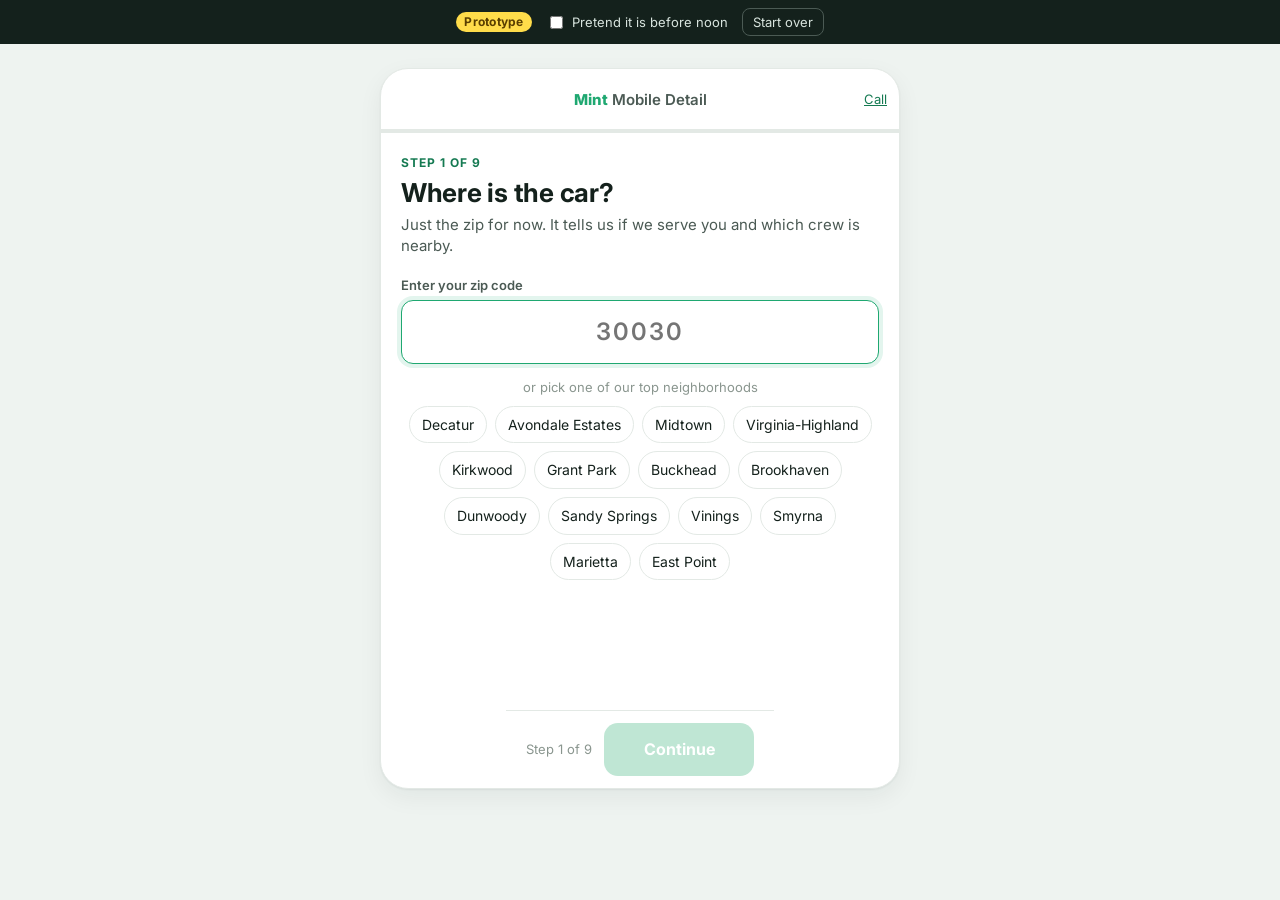
==== index.html @ 74c7be15 "Perks inside the join card, gold styling." ====
<!doctype html>
<html lang="en">
<head>
  <meta charset="utf-8">
  <meta name="viewport" content="width=device-width, initial-scale=1, viewport-fit=cover">
  <title>Book a detail · Mint Mobile Detail</title>
  <meta name="description" content="Prototype of a streamlined booking flow for Mint Mobile Detail.">
  <link rel="preconnect" href="https://fonts.googleapis.com">
  <link href="https://fonts.googleapis.com/css2?family=Inter:wght@400;500;600;700;800&display=swap" rel="stylesheet">
  <link rel="stylesheet" href="styles.css?v=6">
</head>
<body>
  <div class="demo-bar" id="demo-bar">
    <span class="demo-tag">Prototype</span>
    <label class="demo-toggle"><input type="checkbox" id="demo-before-noon"> Pretend it is before noon</label>
    <button class="demo-btn" id="demo-reset" type="button">Start over</button>
  </div>
  <div class="phone">
    <header class="topbar">
      <button class="back" id="back" type="button" aria-label="Back">‹</button>
      <div class="brand"><span class="brand-mark">Mint</span> Mobile Detail</div>
      <div class="phone-link"><a href="tel:4045007025">Call</a></div>
    </header>
    <div class="progress"><div class="progress-bar" id="progress"></div></div>
    <main id="app" class="screen"></main>
    <footer class="sticky" id="sticky"></footer>
  </div>
  <script src="data.js?v=6"></script>
  <script src="app.js?v=6"></script>
</body>
</html>
---- styles.css ----
:root {
  --mint: #1fa871;
  --mint-dark: #157a52;
  --mint-soft: #e6f6ee;
  --mint-tint: #f3faf6;
  --ink: #14211c;
  --ink-2: #4b5a54;
  --ink-3: #8a968f;
  --line: #e3e9e5;
  --paper: #ffffff;
  --bg: #eef3f0;
  --warn-soft: #fff4e5;
  --warn: #b25e00;
  --danger-soft: #fdecec;
  --danger: #b42318;
  --radius: 14px;
  --shadow: 0 1px 2px rgba(20,33,28,.06), 0 8px 24px rgba(20,33,28,.06);
}
* { box-sizing: border-box; }
html, body { margin: 0; padding: 0; }
body {
  font-family: Inter, system-ui, -apple-system, "Segoe UI", sans-serif;
  color: var(--ink);
  background: var(--bg);
  -webkit-font-smoothing: antialiased;
  line-height: 1.4;
}
button, input, select, textarea { font: inherit; color: inherit; }
a { color: var(--mint-dark); }

/* Demo bar */
.demo-bar {
  display: flex; align-items: center; gap: 14px; justify-content: center; flex-wrap: wrap;
  padding: 8px 12px; font-size: 13px; color: var(--ink-2); background: #14211c; color: #d8e4de;
}
.demo-tag { background: #ffdc4a; color: #5a3f00; font-weight: 700; padding: 2px 8px; border-radius: 999px; font-size: 12px; letter-spacing: .02em; }
.demo-toggle { display: flex; align-items: center; gap: 6px; }
.demo-btn { background: transparent; border: 1px solid #4b5a54; color: #d8e4de; border-radius: 8px; padding: 4px 10px; cursor: pointer; }

/* Phone column */
.phone {
  max-width: 520px; margin: 0 auto; min-height: calc(100vh - 38px);
  background: var(--paper); display: flex; flex-direction: column; position: relative;
}
@media (min-width: 640px) {
  .phone { margin: 24px auto; min-height: 0; border-radius: 28px; box-shadow: var(--shadow); overflow: hidden; border: 1px solid var(--line); }
}
.topbar { display: grid; grid-template-columns: 44px 1fr 44px; align-items: center; padding: 10px 12px; }
.back { width: 40px; height: 40px; border: 0; background: transparent; border-radius: 12px; font-size: 26px; line-height: 1; cursor: pointer; color: var(--ink-2); }
.back:hover { background: var(--mint-tint); }
.back[hidden] { visibility: hidden; display: block; }
.brand { text-align: center; font-weight: 600; font-size: 15px; color: var(--ink-2); }
.brand-mark { color: var(--mint); font-weight: 800; }
.phone-link { text-align: right; font-size: 13px; }
.progress { height: 4px; background: var(--line); }
.progress-bar { height: 100%; background: var(--mint); transition: width .3s ease; }

.screen { padding: 22px 20px 120px; flex: 1; }
h1 { font-size: 26px; line-height: 1.15; margin: 0 0 6px; letter-spacing: -.01em; }
.lede { color: var(--ink-2); margin: 0 0 20px; font-size: 15px; }
.eyebrow { font-size: 12px; font-weight: 700; text-transform: uppercase; letter-spacing: .08em; color: var(--mint-dark); margin-bottom: 6px; }
h2 { font-size: 16px; margin: 22px 0 10px; }
.muted { color: var(--ink-3); font-size: 13px; }
.small { font-size: 13px; }

.field { display: block; margin-bottom: 14px; }
.field > span { display: block; font-size: 13px; font-weight: 600; color: var(--ink-2); margin-bottom: 6px; }
.input {
  width: 100%; padding: 14px 14px; border: 1.5px solid var(--line); border-radius: 12px; background: #fff; font-size: 17px;
  outline: none; transition: border-color .15s;
}
.input:focus { border-color: var(--mint); box-shadow: 0 0 0 4px rgba(31,168,113,.12); }
.input.big { font-size: 24px; letter-spacing: .08em; text-align: center; font-weight: 600; }
.row { display: flex; gap: 10px; }
.row > * { flex: 1; }

.btn {
  display: inline-flex; align-items: center; justify-content: center; gap: 8px; width: 100%;
  padding: 15px 18px; border-radius: 14px; border: 0; background: var(--mint); color: #fff; font-weight: 700; font-size: 16px; cursor: pointer;
  transition: transform .05s, background .15s;
}
.btn:active { transform: scale(.99); }
.btn:hover { background: var(--mint-dark); }
.btn:disabled { background: #bfe6d4; cursor: not-allowed; }
.btn.secondary { background: var(--mint-soft); color: var(--mint-dark); }
.btn.secondary:hover { background: #d6efe2; }
.btn.ghost { background: transparent; color: var(--ink-2); font-weight: 600; }
.btn.ghost:hover { background: var(--mint-tint); }
.btn.dark { background: #111; }
.btn.dark:hover { background: #000; }
.btn.small { padding: 10px 14px; font-size: 14px; width: auto; border-radius: 10px; }
.btn.wallet { font-size: 17px; }
.btn-row { display: flex; gap: 10px; margin-top: 8px; }

.note { background: var(--mint-tint); border: 1px solid #cfeadd; border-radius: 12px; padding: 12px 14px; font-size: 14px; color: var(--ink-2); margin: 12px 0; }
.note.warn { background: var(--warn-soft); border-color: #f5d9b0; color: var(--warn); }
.note.danger { background: var(--danger-soft); border-color: #f5c2c0; color: var(--danger); }
.note.plain { background: #f7f9f8; border-color: var(--line); }

/* Choice cards */
.choices { display: grid; gap: 10px; }
.choice {
  display: grid; grid-template-columns: 1fr auto; gap: 4px 12px; align-items: center; text-align: left;
  padding: 14px 16px; border: 1.5px solid var(--line); border-radius: var(--radius); background: #fff; cursor: pointer; width: 100%;
  transition: border-color .15s, background .15s;
}
.choice:hover { border-color: #bcd9cb; }
.choice.selected { border-color: var(--mint); background: var(--mint-tint); box-shadow: 0 0 0 3px rgba(31,168,113,.12); }
.choice .t { font-weight: 700; font-size: 16px; }
.choice .s { grid-column: 1; color: var(--ink-2); font-size: 13px; }
.choice > .t, .choice > .s, .choice > .badge, .choice > details { grid-column: 1; }
.choice .p { grid-column: 2; grid-row: 1 / span 4; align-self: center; font-weight: 700; font-size: 16px; text-align: right; white-space: nowrap; }
.choice .p small { display: block; font-weight: 500; font-size: 12px; color: var(--ink-3); }
.choice .badge { grid-column: 1; }
.badge { display: inline-block; font-size: 11px; font-weight: 700; padding: 3px 8px; border-radius: 999px; background: var(--mint-soft); color: var(--mint-dark); letter-spacing: .02em; }
.badge.warn { background: var(--warn-soft); color: var(--warn); }
.badge.gray { background: #eef1ef; color: var(--ink-2); }
.badge.pop { background: #ffdc4a; color: #5a3f00; }

.chips { display: flex; flex-wrap: wrap; gap: 8px; margin: 10px 0; }
.chip { border: 1.5px solid var(--line); background: #fff; border-radius: 999px; padding: 8px 12px; font-size: 14px; cursor: pointer; }
.chip:hover { border-color: #bcd9cb; }
.chip.selected { border-color: var(--mint); background: var(--mint-tint); color: var(--mint-dark); font-weight: 600; }

/* Typeahead */
.typeahead { position: relative; }
.suggest {
  position: absolute; left: 0; right: 0; top: calc(100% + 4px); z-index: 20; background: #fff; border: 1px solid var(--line); border-radius: 12px;
  box-shadow: var(--shadow); overflow: hidden; max-height: 300px; overflow-y: auto;
}
.suggest button { display: flex; justify-content: space-between; align-items: center; width: 100%; padding: 12px 14px; border: 0; background: #fff; cursor: pointer; text-align: left; font-size: 15px; }
.suggest button:hover, .suggest button.active { background: var(--mint-tint); }
.suggest .size { font-size: 12px; color: var(--ink-3); }

/* Vehicle cards */
.vehicle { display: grid; grid-template-columns: 44px 1fr auto; gap: 12px; align-items: center; padding: 12px 14px; border: 1.5px solid var(--line); border-radius: var(--radius); margin-bottom: 10px; background: #fff; }
.vehicle .ico { width: 44px; height: 44px; border-radius: 12px; background: var(--mint-soft); display: grid; place-items: center; color: var(--mint-dark); font-weight: 800; }
.vehicle .name { font-weight: 700; }
.vehicle .sub { font-size: 13px; color: var(--ink-2); }
.vehicle .x { border: 0; background: transparent; color: var(--ink-3); font-size: 20px; cursor: pointer; padding: 6px; }

/* Tabs */
.tabs { display: flex; gap: 6px; margin-bottom: 14px; overflow-x: auto; }
.tab { border: 1.5px solid var(--line); background: #fff; padding: 8px 12px; border-radius: 10px; font-size: 14px; font-weight: 600; cursor: pointer; white-space: nowrap; }
.tab.selected { border-color: var(--mint); background: var(--mint-tint); color: var(--mint-dark); }

/* Package detail */
details { margin-top: 6px; }
details summary { cursor: pointer; font-size: 13px; color: var(--mint-dark); font-weight: 600; list-style: none; }
details summary::-webkit-details-marker { display: none; }
details ul { margin: 6px 0 0; padding-left: 18px; font-size: 13px; color: var(--ink-2); }

/* Add-on rows */
.addon { display: grid; grid-template-columns: 24px 1fr auto; gap: 12px; align-items: start; padding: 12px 0; border-bottom: 1px solid var(--line); cursor: pointer; }
.addon:last-child { border-bottom: 0; }
.addon input { width: 20px; height: 20px; margin-top: 2px; accent-color: var(--mint); }
.addon .n { font-weight: 600; }
.addon .b { font-size: 13px; color: var(--ink-2); }
.addon .p { font-weight: 700; white-space: nowrap; }
.group { border: 1.5px solid var(--line); border-radius: var(--radius); padding: 6px 16px; margin-bottom: 14px; }
.group h3 { margin: 10px 0 0; font-size: 15px; }
.group .gb { font-size: 13px; color: var(--ink-3); margin: 2px 0 4px; }

/* Summary */
.summary { border: 1.5px solid var(--line); border-radius: var(--radius); padding: 6px 16px; margin-bottom: 14px; }
.line { display: flex; justify-content: space-between; gap: 12px; padding: 9px 0; border-bottom: 1px solid var(--line); font-size: 14px; }
.line:last-child { border-bottom: 0; }
.line.head { font-weight: 700; }
.line.total { font-weight: 800; font-size: 16px; }
.line .sub { color: var(--ink-3); font-size: 12px; display: block; }
.line.discount { color: var(--mint-dark); }

/* Sticky footer */
.sticky {
  position: fixed; bottom: 0; left: 0; right: 0; margin: 0 auto; max-width: 520px;
  background: rgba(255,255,255,.96); backdrop-filter: blur(8px); border-top: 1px solid var(--line);
  padding: 12px 20px calc(12px + env(safe-area-inset-bottom)); display: grid; grid-template-columns: 1fr auto; gap: 12px; align-items: center;
}
.sticky:empty { display: none; }
.sticky .tot { font-size: 13px; color: var(--ink-2); }
.sticky .tot b { display: block; font-size: 18px; color: var(--ink); }
.sticky .btn { width: auto; min-width: 150px; }
@media (min-width: 640px) { .sticky { position: sticky; } }

/* Calendar strip */
.days { display: grid; grid-template-columns: repeat(7, 1fr); gap: 6px; margin: 10px 0 14px; }
.day { border: 1.5px solid var(--line); border-radius: 12px; padding: 8px 2px; text-align: center; cursor: pointer; background: #fff; }
.day .d { font-size: 11px; color: var(--ink-3); text-transform: uppercase; }
.day .n { font-size: 17px; font-weight: 700; }
.day.selected { border-color: var(--mint); background: var(--mint-tint); }
.day.off { opacity: .35; cursor: not-allowed; }

/* Map placeholder */
.map { height: 150px; border-radius: 12px; background: repeating-linear-gradient(45deg, #e9f2ed 0 12px, #f3faf6 12px 24px); position: relative; margin: 12px 0; border: 1px solid var(--line); overflow: hidden; }
.map .pin { position: absolute; left: 50%; top: 50%; transform: translate(-50%, -100%); font-size: 30px; }
.map .lbl { position: absolute; bottom: 8px; left: 10px; font-size: 12px; color: var(--ink-3); background: rgba(255,255,255,.85); padding: 3px 8px; border-radius: 6px; }

.check { display: flex; gap: 10px; align-items: flex-start; font-size: 14px; color: var(--ink-2); margin: 10px 0; cursor: pointer; }
.check input { width: 18px; height: 18px; margin-top: 2px; accent-color: var(--mint); }

.done-hero { text-align: center; padding: 26px 0 10px; }
.done-hero .mark { width: 72px; height: 72px; border-radius: 50%; background: var(--mint); color: #fff; font-size: 38px; display: grid; place-items: center; margin: 0 auto 14px; }
.kv { display: grid; grid-template-columns: 110px 1fr; gap: 6px 12px; font-size: 14px; }
.kv dt { color: var(--ink-3); }
.kv dd { margin: 0; font-weight: 600; }
.code { font-family: ui-monospace, Menlo, monospace; font-weight: 700; letter-spacing: .1em; background: var(--mint-soft); color: var(--mint-dark); padding: 6px 10px; border-radius: 8px; display: inline-block; }
.fade { animation: fade .25s ease; }
@keyframes fade { from { opacity: 0; transform: translateY(6px); } to { opacity: 1; transform: none; } }

/* Week navigation */
.week-nav { display: flex; align-items: center; justify-content: space-between; margin: 6px 0 0; font-weight: 600; font-size: 15px; }
.nav { width: 40px; height: 40px; border: 1.5px solid var(--line); background: #fff; border-radius: 12px; font-size: 22px; line-height: 1; cursor: pointer; color: var(--ink-2); }
.nav:disabled { opacity: .3; cursor: not-allowed; }
.day .n.full { font-size: 11px; font-weight: 700; color: var(--danger); text-transform: uppercase; line-height: 20px; }
.chips.center { justify-content: center; }
.choice { position: relative; overflow: visible; }
.badge.float { position: absolute; top: -10px; left: 14px; font-size: 11px; padding: 2px 8px; }
.perks { margin: 8px 0 0; padding-left: 18px; color: var(--ink-2); font-size: 14px; }
.perks li { margin: 6px 0; }

/* Expanding choice cards */
.choice.expand { display: block; padding: 0; }
.choice-head { display: grid; gap: 4px; padding: 14px 16px; cursor: pointer; }
.choice-head .t { font-weight: 700; font-size: 16px; }
.choice-head .s { color: var(--ink-2); font-size: 13px; }
.choice-body { padding: 0 16px 16px; }
/* Collapsible add-on groups */
.group { padding: 0 16px; }
.group-head { display: grid; grid-template-columns: 1fr auto; align-items: center; gap: 12px; padding: 12px 0; cursor: pointer; }
.group-head h3 { margin: 0; }
.group-head .gb { margin: 2px 0 0; }
.chev { font-size: 26px; line-height: 1; color: var(--ink-3); transform: rotate(90deg); transition: transform .15s; }
.group.closed .chev { transform: rotate(0deg); }
.group-body { padding-bottom: 6px; border-top: 1px solid var(--line); }
.group.closed .group-body { display: none; }

/* Highlighted join card, matched to the yellow pill */
.choice.gold { background: #fffbea; border-color: #f2cf3a; }
.choice.gold:hover { border-color: #e2bd1c; }
.choice.gold.selected { border-color: #d9b400; background: #fff7d1; box-shadow: 0 0 0 3px rgba(240, 200, 40, .22); }
.choice.gold .perks { margin: 0 0 12px; }
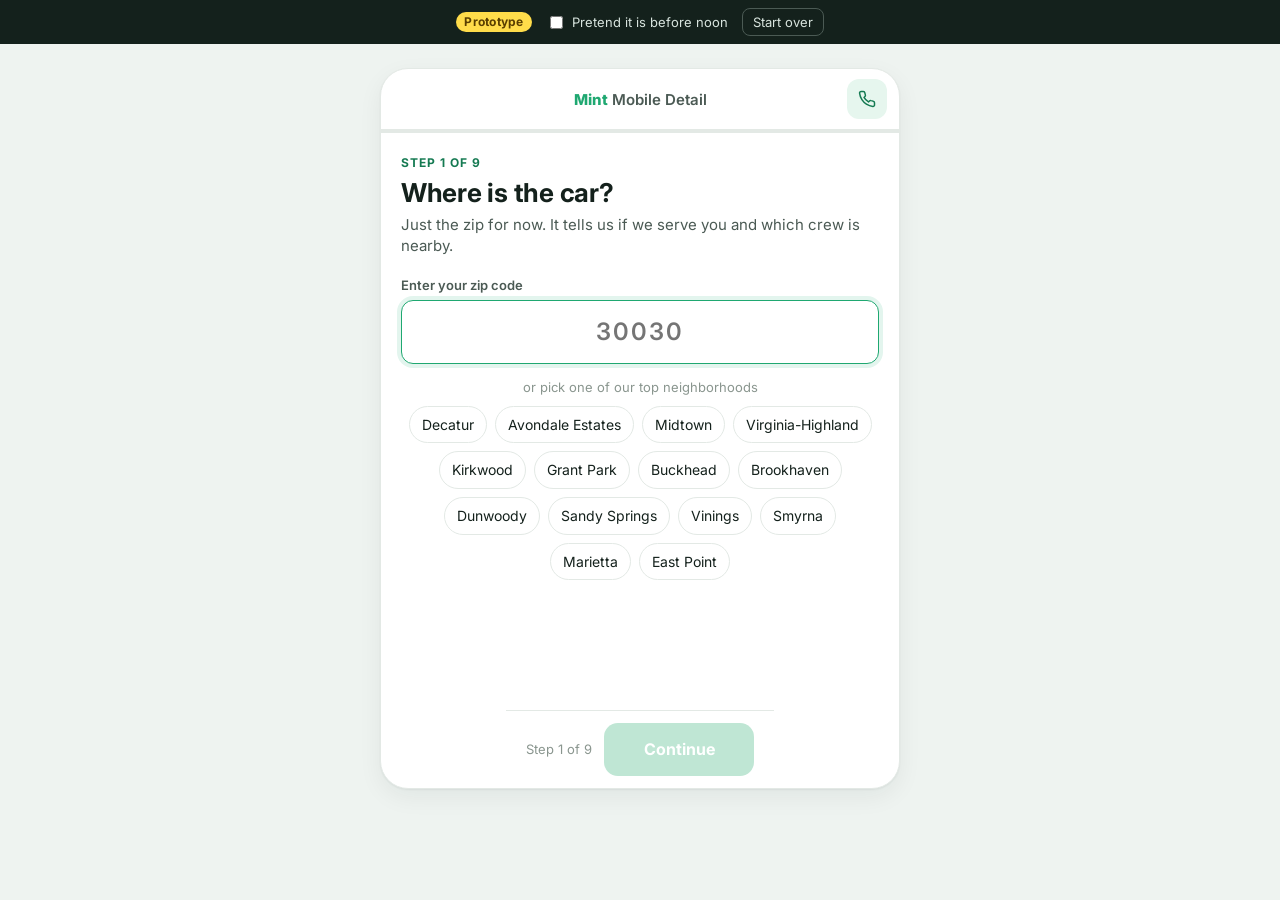
==== commit a73bf26b: "Phone icon button in the header." ====
--- a/index.html
+++ b/index.html
@@ -7,7 +7,7 @@
   <meta name="description" content="Prototype of a streamlined booking flow for Mint Mobile Detail.">
   <link rel="preconnect" href="https://fonts.googleapis.com">
   <link href="https://fonts.googleapis.com/css2?family=Inter:wght@400;500;600;700;800&display=swap" rel="stylesheet">
-  <link rel="stylesheet" href="styles.css?v=6">
+  <link rel="stylesheet" href="styles.css?v=7">
 </head>
 <body>
   <div class="demo-bar" id="demo-bar">
@@ -19,13 +19,13 @@
     <header class="topbar">
       <button class="back" id="back" type="button" aria-label="Back">‹</button>
       <div class="brand"><span class="brand-mark">Mint</span> Mobile Detail</div>
-      <div class="phone-link"><a href="tel:4045007025">Call</a></div>
+      <a class="call" href="tel:4045007025" aria-label="Call Mint Mobile Detail"><svg width="18" height="18" viewBox="0 0 24 24" fill="none" stroke="currentColor" stroke-width="2" stroke-linecap="round" stroke-linejoin="round" aria-hidden="true"><path d="M22 16.9v3a2 2 0 0 1-2.2 2 19.8 19.8 0 0 1-8.6-3.1 19.5 19.5 0 0 1-6-6A19.8 19.8 0 0 1 2.1 4.2 2 2 0 0 1 4.1 2h3a2 2 0 0 1 2 1.7c.1.9.4 1.9.7 2.8a2 2 0 0 1-.5 2.1L8 9.9a16 16 0 0 0 6 6l1.3-1.3a2 2 0 0 1 2.1-.4c.9.3 1.9.6 2.8.7a2 2 0 0 1 1.8 2z"/></svg></a>
     </header>
     <div class="progress"><div class="progress-bar" id="progress"></div></div>
     <main id="app" class="screen"></main>
     <footer class="sticky" id="sticky"></footer>
   </div>
-  <script src="data.js?v=6"></script>
-  <script src="app.js?v=6"></script>
+  <script src="data.js?v=7"></script>
+  <script src="app.js?v=7"></script>
 </body>
 </html>
--- a/styles.css
+++ b/styles.css
@@ -51,7 +51,8 @@
 .back[hidden] { visibility: hidden; display: block; }
 .brand { text-align: center; font-weight: 600; font-size: 15px; color: var(--ink-2); }
 .brand-mark { color: var(--mint); font-weight: 800; }
-.phone-link { text-align: right; font-size: 13px; }
+.call { justify-self: end; width: 40px; height: 40px; border-radius: 12px; background: var(--mint-soft); color: var(--mint-dark); display: grid; place-items: center; text-decoration: none; }
+.call:hover { background: #d6efe2; }
 .progress { height: 4px; background: var(--line); }
 .progress-bar { height: 100%; background: var(--mint); transition: width .3s ease; }
 
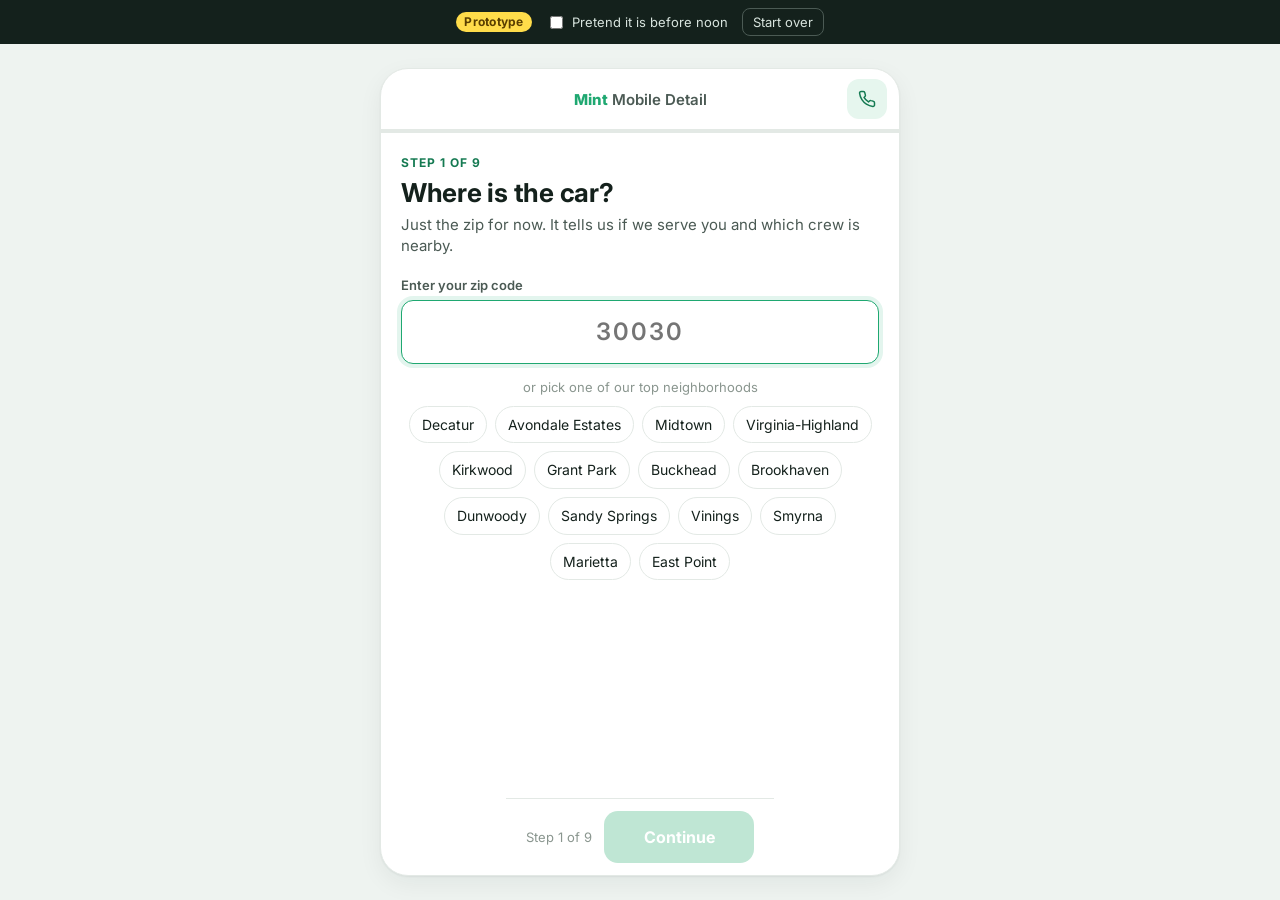
==== commit ce6f621a: "Continue bar pinned above the fold on desktop." ====
--- a/index.html
+++ b/index.html
@@ -7,7 +7,7 @@
   <meta name="description" content="Prototype of a streamlined booking flow for Mint Mobile Detail.">
   <link rel="preconnect" href="https://fonts.googleapis.com">
   <link href="https://fonts.googleapis.com/css2?family=Inter:wght@400;500;600;700;800&display=swap" rel="stylesheet">
-  <link rel="stylesheet" href="styles.css?v=7">
+  <link rel="stylesheet" href="styles.css?v=8">
 </head>
 <body>
   <div class="demo-bar" id="demo-bar">
@@ -25,7 +25,7 @@
     <main id="app" class="screen"></main>
     <footer class="sticky" id="sticky"></footer>
   </div>
-  <script src="data.js?v=7"></script>
-  <script src="app.js?v=7"></script>
+  <script src="data.js?v=8"></script>
+  <script src="app.js?v=8"></script>
 </body>
 </html>
--- a/styles.css
+++ b/styles.css
@@ -43,7 +43,10 @@
   background: var(--paper); display: flex; flex-direction: column; position: relative;
 }
 @media (min-width: 640px) {
-  .phone { margin: 24px auto; min-height: 0; border-radius: 28px; box-shadow: var(--shadow); overflow: hidden; border: 1px solid var(--line); }
+  body { height: 100vh; display: flex; flex-direction: column; }
+  .demo-bar { flex: none; }
+  .phone { flex: 1; min-height: 0; width: 100%; margin: 24px auto; border-radius: 28px; box-shadow: var(--shadow); overflow: hidden; border: 1px solid var(--line); }
+  .screen { overflow-y: auto; padding-bottom: 32px; }
 }
 .topbar { display: grid; grid-template-columns: 44px 1fr 44px; align-items: center; padding: 10px 12px; }
 .back { width: 40px; height: 40px; border: 0; background: transparent; border-radius: 12px; font-size: 26px; line-height: 1; cursor: pointer; color: var(--ink-2); }
@@ -56,7 +59,7 @@
 .progress { height: 4px; background: var(--line); }
 .progress-bar { height: 100%; background: var(--mint); transition: width .3s ease; }
 
-.screen { padding: 22px 20px 120px; flex: 1; }
+.screen { padding: 22px 20px 120px; flex: 1; min-height: 0; }
 h1 { font-size: 26px; line-height: 1.15; margin: 0 0 6px; letter-spacing: -.01em; }
 .lede { color: var(--ink-2); margin: 0 0 20px; font-size: 15px; }
 .eyebrow { font-size: 12px; font-weight: 700; text-transform: uppercase; letter-spacing: .08em; color: var(--mint-dark); margin-bottom: 6px; }
@@ -181,7 +184,7 @@
 .sticky .tot { font-size: 13px; color: var(--ink-2); }
 .sticky .tot b { display: block; font-size: 18px; color: var(--ink); }
 .sticky .btn { width: auto; min-width: 150px; }
-@media (min-width: 640px) { .sticky { position: sticky; } }
+@media (min-width: 640px) { .sticky { position: relative; flex: none; max-width: none; } }
 
 /* Calendar strip */
 .days { display: grid; grid-template-columns: repeat(7, 1fr); gap: 6px; margin: 10px 0 14px; }
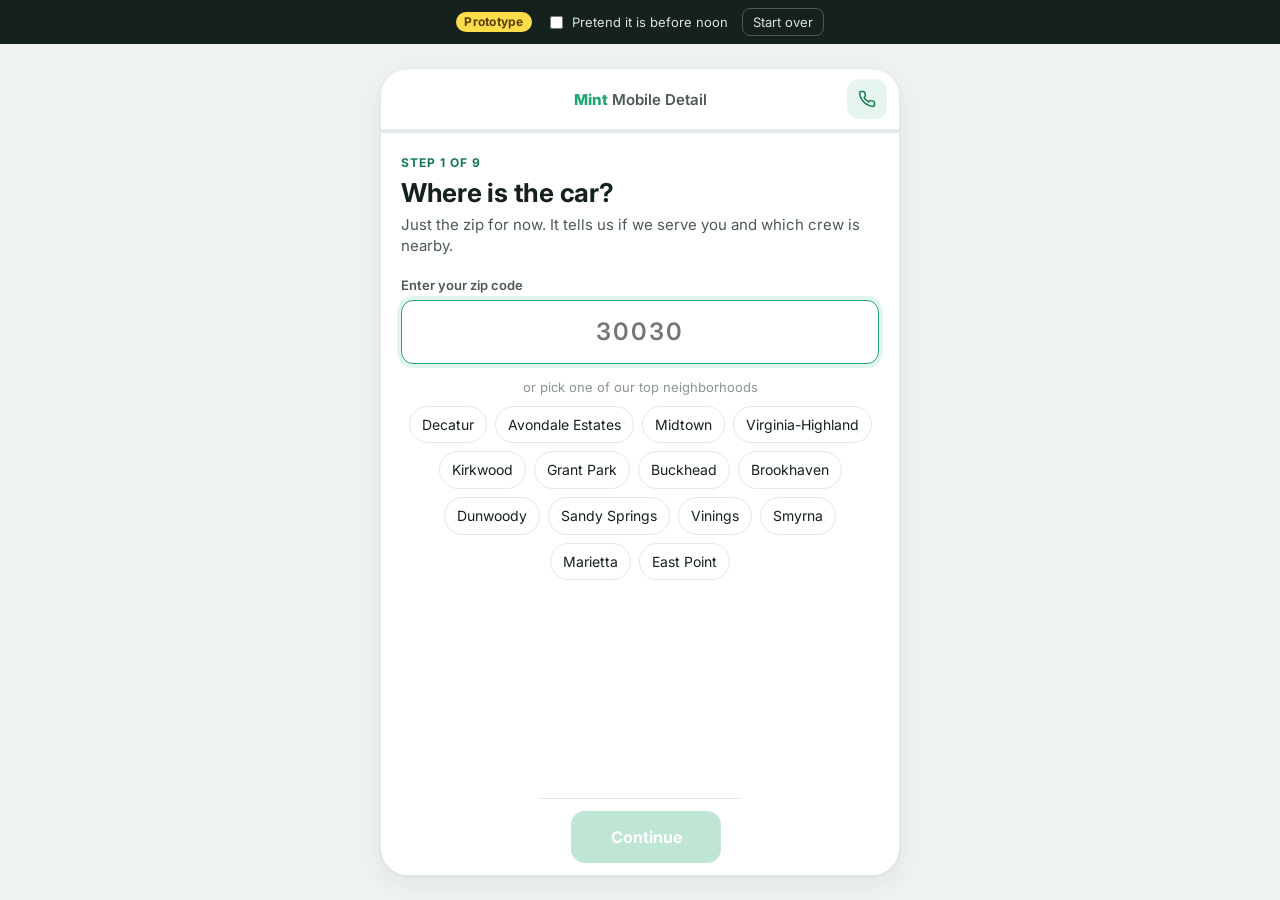
==== commit 3821cdd5: "Drop the step counter from the footer." ====
--- a/index.html
+++ b/index.html
@@ -7,7 +7,7 @@
   <meta name="description" content="Prototype of a streamlined booking flow for Mint Mobile Detail.">
   <link rel="preconnect" href="https://fonts.googleapis.com">
   <link href="https://fonts.googleapis.com/css2?family=Inter:wght@400;500;600;700;800&display=swap" rel="stylesheet">
-  <link rel="stylesheet" href="styles.css?v=8">
+  <link rel="stylesheet" href="styles.css?v=12">
 </head>
 <body>
   <div class="demo-bar" id="demo-bar">
@@ -25,7 +25,7 @@
     <main id="app" class="screen"></main>
     <footer class="sticky" id="sticky"></footer>
   </div>
-  <script src="data.js?v=8"></script>
-  <script src="app.js?v=8"></script>
+  <script src="data.js?v=12"></script>
+  <script src="app.js?v=12"></script>
 </body>
 </html>
--- a/styles.css
+++ b/styles.css
@@ -203,7 +203,10 @@
 .check input { width: 18px; height: 18px; margin-top: 2px; accent-color: var(--mint); }
 
 .done-hero { text-align: center; padding: 26px 0 10px; }
-.done-hero .mark { width: 72px; height: 72px; border-radius: 50%; background: var(--mint); color: #fff; font-size: 38px; display: grid; place-items: center; margin: 0 auto 14px; }
+.done-hero h1 { font-size: 30px; }
+.done-hero .mark { font-size: 64px; line-height: 1; margin: 0 auto 14px; animation: pop .5s cubic-bezier(.2,1.4,.4,1); }
+@keyframes pop { from { transform: scale(.4); opacity: 0; } to { transform: none; opacity: 1; } }
+.confetti { position: fixed; inset: 0; pointer-events: none; z-index: 50; }
 .kv { display: grid; grid-template-columns: 110px 1fr; gap: 6px 12px; font-size: 14px; }
 .kv dt { color: var(--ink-3); }
 .kv dd { margin: 0; font-weight: 600; }
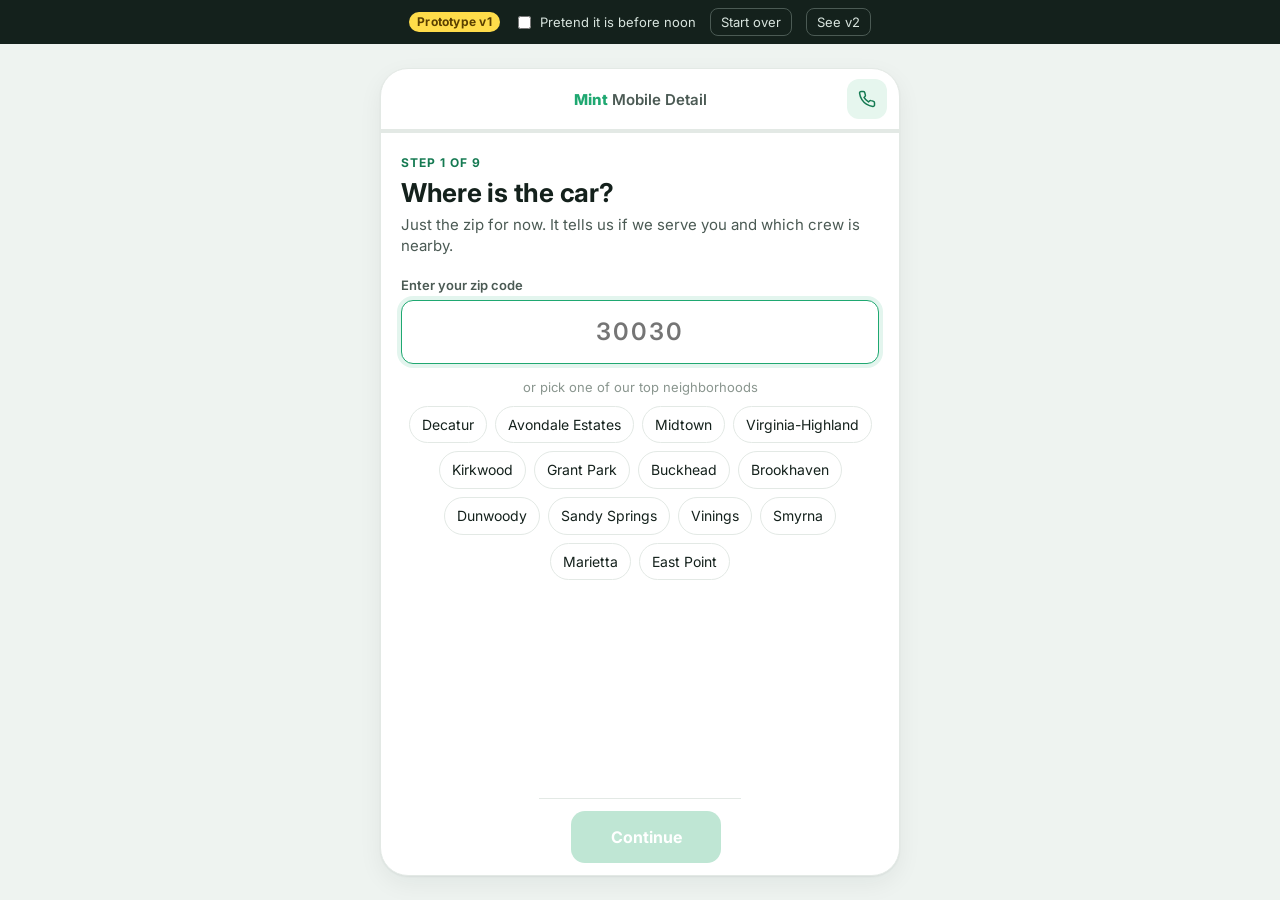
==== commit 57bed4d3: "Add v2 with seven conversion changes and a version switcher." ====
--- a/index.html
+++ b/index.html
@@ -7,13 +7,14 @@
   <meta name="description" content="Prototype of a streamlined booking flow for Mint Mobile Detail.">
   <link rel="preconnect" href="https://fonts.googleapis.com">
   <link href="https://fonts.googleapis.com/css2?family=Inter:wght@400;500;600;700;800&display=swap" rel="stylesheet">
-  <link rel="stylesheet" href="styles.css?v=12">
+  <link rel="stylesheet" href="styles.css?v=13">
 </head>
 <body>
   <div class="demo-bar" id="demo-bar">
-    <span class="demo-tag">Prototype</span>
+    <span class="demo-tag">Prototype v1</span>
     <label class="demo-toggle"><input type="checkbox" id="demo-before-noon"> Pretend it is before noon</label>
     <button class="demo-btn" id="demo-reset" type="button">Start over</button>
+    <a class="demo-btn" href="v2/">See v2</a>
   </div>
   <div class="phone">
     <header class="topbar">
@@ -25,7 +26,7 @@
     <main id="app" class="screen"></main>
     <footer class="sticky" id="sticky"></footer>
   </div>
-  <script src="data.js?v=12"></script>
-  <script src="app.js?v=12"></script>
+  <script src="data.js?v=13"></script>
+  <script src="app.js?v=13"></script>
 </body>
 </html>
--- a/styles.css
+++ b/styles.css
@@ -246,3 +246,5 @@
 .choice.gold:hover { border-color: #e2bd1c; }
 .choice.gold.selected { border-color: #d9b400; background: #fff7d1; box-shadow: 0 0 0 3px rgba(240, 200, 40, .22); }
 .choice.gold .perks { margin: 0 0 12px; }
+
+a.demo-btn { text-decoration: none; }
